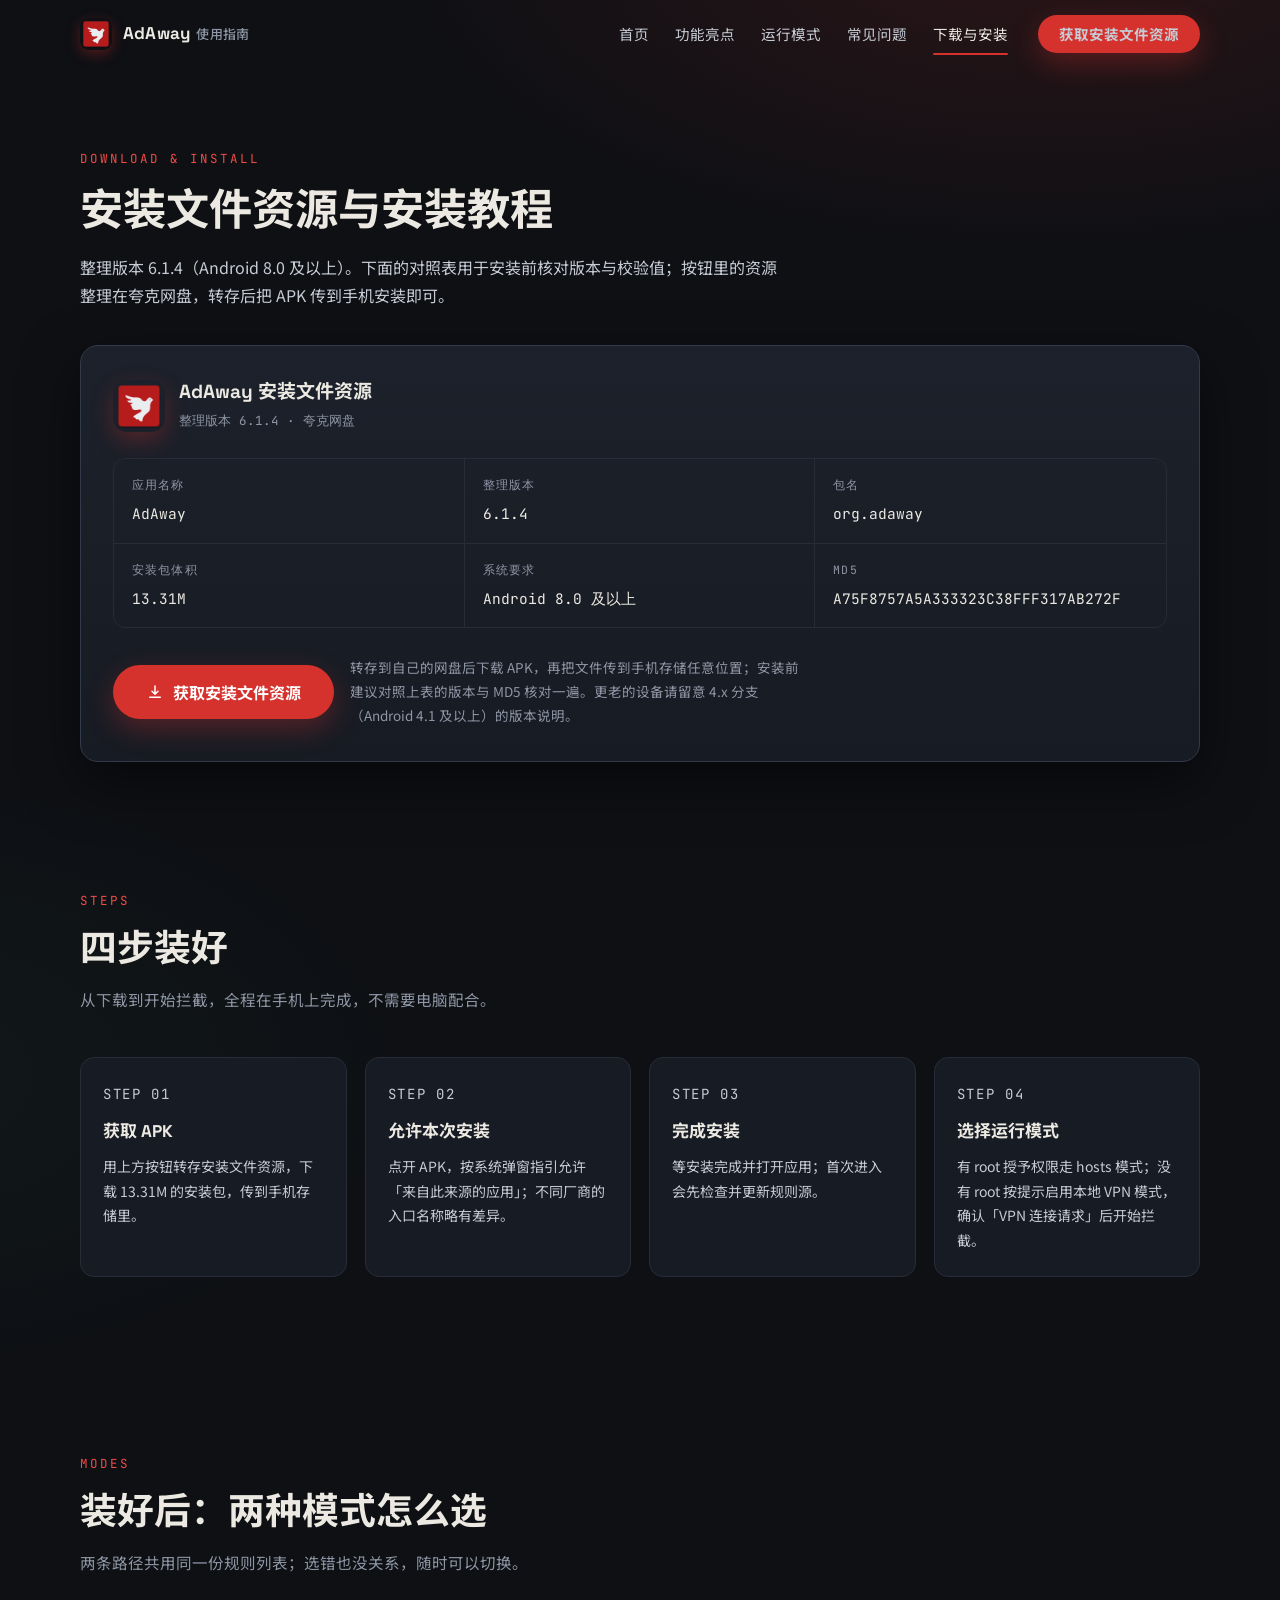
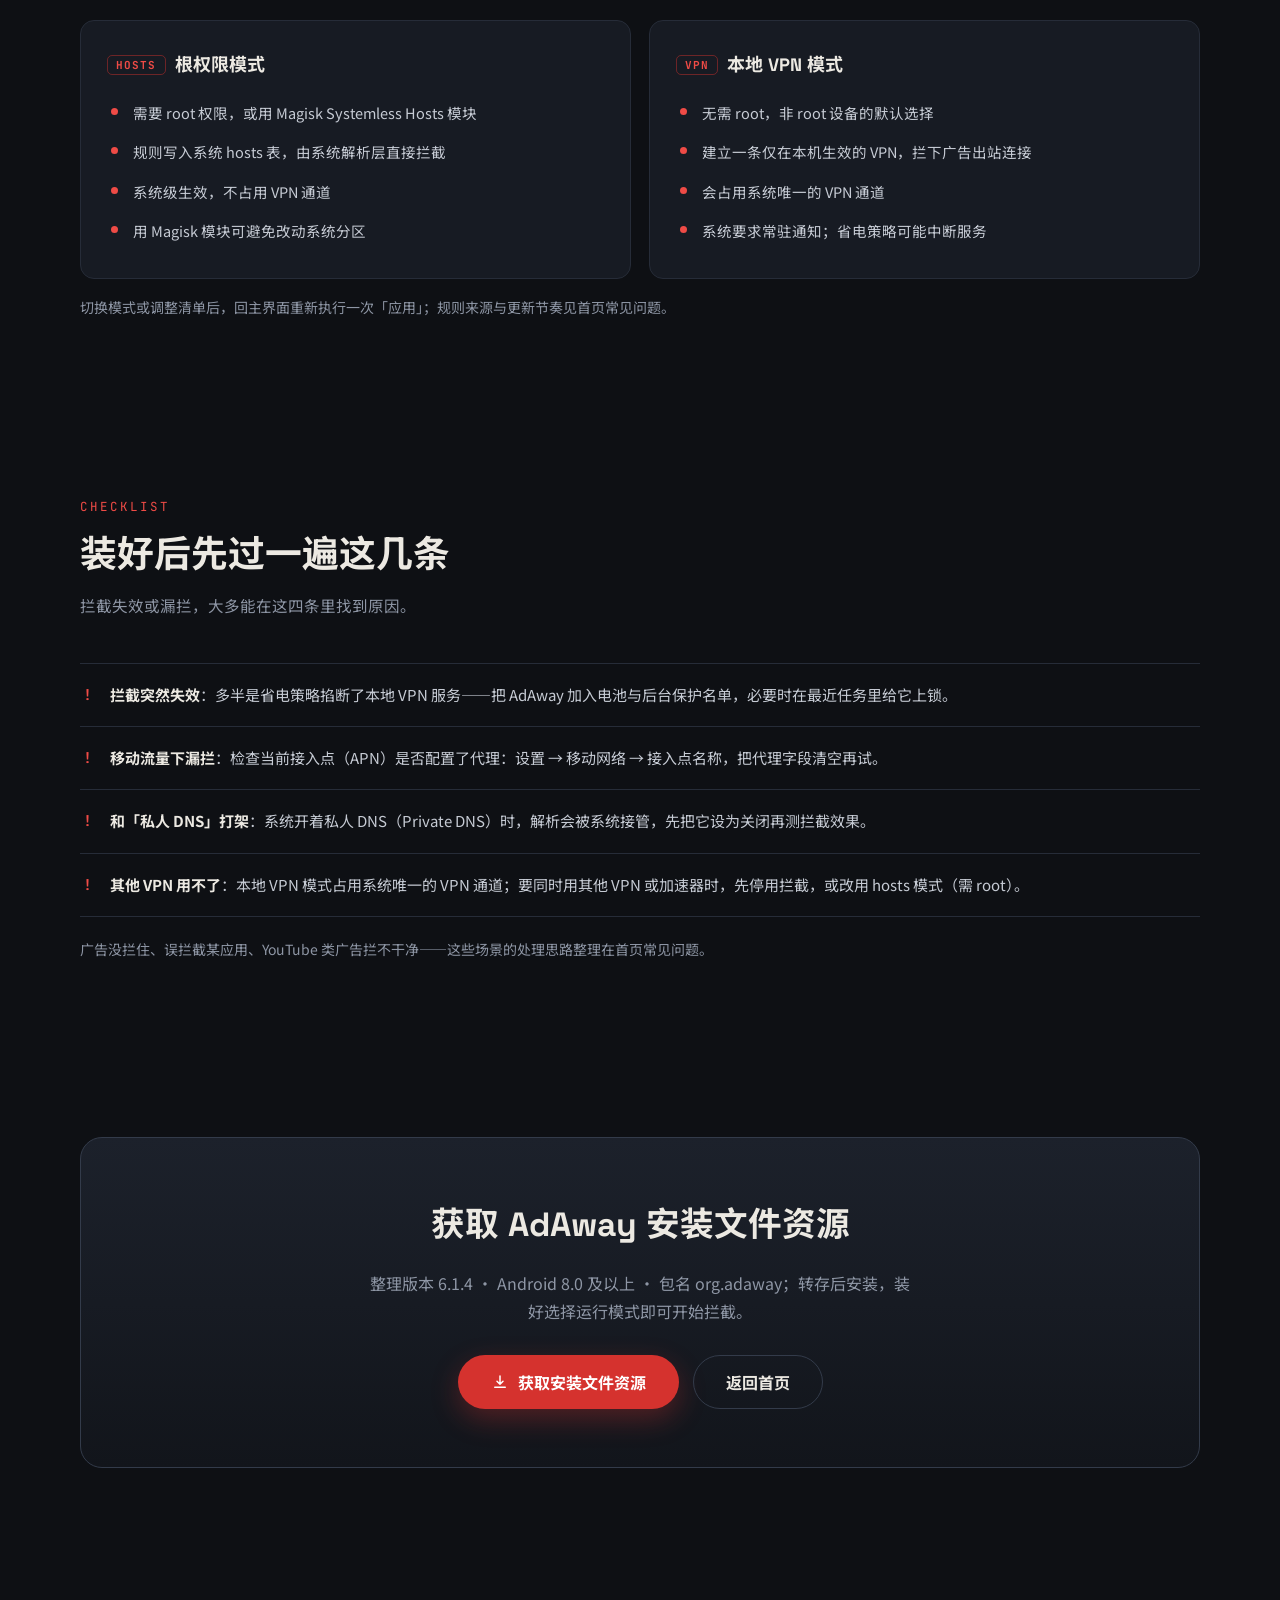
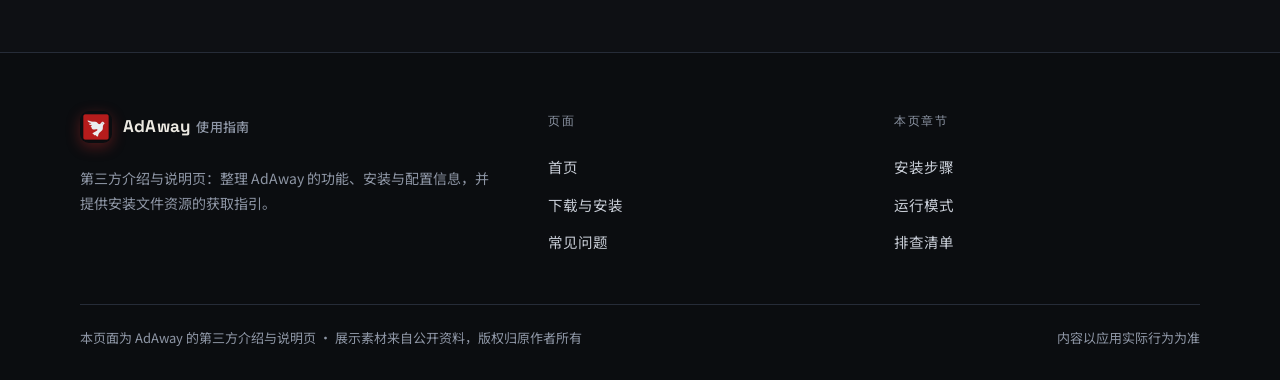
==== download.html @ fd12f2a1 "update" ====
<!DOCTYPE html>
<html lang="zh-CN">
<head>
  <meta charset="UTF-8">
  <meta name="viewport" content="width=device-width, initial-scale=1.0">
  <title>AdAway 安装文件资源与安装教程（整理版本 6.1.4）</title>
  <meta name="description" content="AdAway 6.1.4 安装文件资源获取与安装教程：版本与校验值对照表、未知来源安装步骤、装好后选择 hosts / 本地 VPN 运行模式，附漏拦与失效的排查清单。">
  <meta name="theme-color" content="#0e1014">
  <link rel="icon" type="image/png" href="assets/img/adaway-logo.png">
  <link rel="preconnect" href="https://fonts.googleapis.com">
  <link rel="preconnect" href="https://fonts.gstatic.com" crossorigin>
  <link href="https://fonts.googleapis.com/css2?family=Space+Grotesk:wght@500;700&family=JetBrains+Mono:wght@400;500;700&family=Noto+Sans+SC:wght@400;500;700;900&display=swap" rel="stylesheet">
  <link rel="stylesheet" href="assets/css/style.css">
  <script>document.documentElement.classList.add('js');</script>
</head>
<body>

  <!-- ======================== 导航 ======================== -->
  <header class="nav">
    <div class="container nav-inner">
      <a class="logo" href="index.html" aria-label="返回首页">
        <img src="assets/img/adaway-logo.png" alt="AdAway 图标">
        <span class="logo-text">AdAway <em>使用指南</em></span>
      </a>
      <nav class="nav-links" aria-label="主导航">
        <a href="index.html">首页</a>
        <a href="index.html#features">功能亮点</a>
        <a href="index.html#modes">运行模式</a>
        <a href="index.html#faq">常见问题</a>
        <a href="download.html">下载与安装</a>
        <a class="btn btn-primary btn-sm nav-cta" href="#" data-link="download">获取安装文件资源</a>
      </nav>
      <button class="nav-burger" aria-label="打开菜单"><span></span></button>
    </div>
  </header>

  <!-- ======================== 页头 ======================== -->
  <section class="page-head">
    <div class="container">
      <p class="kicker">Download &amp; Install</p>
      <h1>安装文件资源与安装教程</h1>
      <p class="lead">整理版本 6.1.4（Android 8.0 及以上）。下面的对照表用于安装前核对版本与校验值；按钮里的资源整理在夸克网盘，转存后把 APK 传到手机安装即可。</p>

      <!-- 资源卡 -->
      <div class="dl-card" data-reveal>
        <div class="dl-card-head">
          <img src="assets/img/adaway-logo.png" alt="AdAway 图标">
          <div>
            <strong>AdAway 安装文件资源</strong>
            <span>整理版本 6.1.4 · 夸克网盘</span>
          </div>
        </div>
        <dl class="dl-grid">
          <div class="dl-row"><dt>应用名称</dt><dd>AdAway</dd></div>
          <div class="dl-row"><dt>整理版本</dt><dd>6.1.4</dd></div>
          <div class="dl-row"><dt>包名</dt><dd>org.adaway</dd></div>
          <div class="dl-row"><dt>安装包体积</dt><dd>13.31M</dd></div>
          <div class="dl-row"><dt>系统要求</dt><dd>Android 8.0 及以上</dd></div>
          <div class="dl-row"><dt>MD5</dt><dd>A75F8757A5A333323C38FFF317AB272F</dd></div>
        </dl>
        <div class="dl-actions">
          <a class="btn btn-primary btn-lg" href="#" data-link="download">
            <svg viewBox="0 0 24 24" fill="none" stroke="currentColor" stroke-width="2" stroke-linecap="round" stroke-linejoin="round" aria-hidden="true"><path d="M12 4v11m0 0l-4-4m4 4l4-4M5 19h14"/></svg>
            获取安装文件资源
          </a>
          <p class="dl-hint">转存到自己的网盘后下载 APK，再把文件传到手机存储任意位置；安装前建议对照上表的版本与 MD5 核对一遍。更老的设备请留意 4.x 分支（Android 4.1 及以上）的版本说明。</p>
        </div>
      </div>
    </div>
  </section>

  <!-- ======================== 安装步骤 ======================== -->
  <section class="section" id="steps">
    <div class="container">
      <div class="section-head" data-reveal>
        <p class="kicker">Steps</p>
        <h2 class="section-title">四步装好</h2>
        <p class="section-sub">从下载到开始拦截，全程在手机上完成，不需要电脑配合。</p>
      </div>
      <div class="steps">
        <div class="step" data-reveal>
          <p class="step-num">STEP 01</p>
          <h3>获取 APK</h3>
          <p>用上方按钮转存安装文件资源，下载 13.31M 的安装包，传到手机存储里。</p>
        </div>
        <div class="step" data-reveal>
          <p class="step-num">STEP 02</p>
          <h3>允许本次安装</h3>
          <p>点开 APK，按系统弹窗指引允许「来自此来源的应用」；不同厂商的入口名称略有差异。</p>
        </div>
        <div class="step" data-reveal>
          <p class="step-num">STEP 03</p>
          <h3>完成安装</h3>
          <p>等安装完成并打开应用；首次进入会先检查并更新规则源。</p>
        </div>
        <div class="step" data-reveal>
          <p class="step-num">STEP 04</p>
          <h3>选择运行模式</h3>
          <p>有 root 授予权限走 hosts 模式；没有 root 按提示启用本地 VPN 模式，确认「VPN 连接请求」后开始拦截。</p>
        </div>
      </div>
    </div>
  </section>

  <!-- ======================== 运行模式 ======================== -->
  <section class="section" id="modes">
    <div class="container">
      <div class="section-head" data-reveal>
        <p class="kicker">Modes</p>
        <h2 class="section-title">装好后：两种模式怎么选</h2>
        <p class="section-sub">两条路径共用同一份规则列表；选错也没关系，随时可以切换。</p>
      </div>
      <div class="mode-cards">
        <div class="mode-card" data-reveal>
          <h3><span class="tag">HOSTS</span>根权限模式</h3>
          <ul>
            <li>需要 root 权限，或用 Magisk Systemless Hosts 模块</li>
            <li>规则写入系统 hosts 表，由系统解析层直接拦截</li>
            <li>系统级生效，不占用 VPN 通道</li>
            <li>用 Magisk 模块可避免改动系统分区</li>
          </ul>
        </div>
        <div class="mode-card" data-reveal>
          <h3><span class="tag">VPN</span>本地 VPN 模式</h3>
          <ul>
            <li>无需 root，非 root 设备的默认选择</li>
            <li>建立一条仅在本机生效的 VPN，拦下广告出站连接</li>
            <li>会占用系统唯一的 VPN 通道</li>
            <li>系统要求常驻通知；省电策略可能中断服务</li>
          </ul>
        </div>
      </div>
      <p class="mode-note">切换模式或调整清单后，回主界面重新执行一次「应用」；规则来源与更新节奏见<a href="index.html#faq">首页常见问题</a>。</p>
    </div>
  </section>

  <!-- ======================== 排查清单 ======================== -->
  <section class="section" id="pitfalls">
    <div class="container">
      <div class="section-head" data-reveal>
        <p class="kicker">Checklist</p>
        <h2 class="section-title">装好后先过一遍这几条</h2>
        <p class="section-sub">拦截失效或漏拦，大多能在这四条里找到原因。</p>
      </div>
      <ul class="pitfall-list" data-reveal>
        <li><b>拦截突然失效</b>：多半是省电策略掐断了本地 VPN 服务——把 AdAway 加入电池与后台保护名单，必要时在最近任务里给它上锁。</li>
        <li><b>移动流量下漏拦</b>：检查当前接入点（APN）是否配置了代理：设置 → 移动网络 → 接入点名称，把代理字段清空再试。</li>
        <li><b>和「私人 DNS」打架</b>：系统开着私人 DNS（Private DNS）时，解析会被系统接管，先把它设为关闭再测拦截效果。</li>
        <li><b>其他 VPN 用不了</b>：本地 VPN 模式占用系统唯一的 VPN 通道；要同时用其他 VPN 或加速器时，先停用拦截，或改用 hosts 模式（需 root）。</li>
      </ul>
      <p class="flow-foot">广告没拦住、误拦截某应用、YouTube 类广告拦不干净——这些场景的处理思路整理在<a href="index.html#faq">首页常见问题</a>。</p>
    </div>
  </section>

  <!-- ======================== 底部 CTA ======================== -->
  <section class="section" id="get">
    <div class="container">
      <div class="cta-band" data-reveal>
        <h2>获取 AdAway 安装文件资源</h2>
        <p>整理版本 6.1.4 · Android 8.0 及以上 · 包名 org.adaway；转存后安装，装好选择运行模式即可开始拦截。</p>
        <div class="cta-actions">
          <a class="btn btn-primary btn-lg" href="#" data-link="download">
            <svg viewBox="0 0 24 24" fill="none" stroke="currentColor" stroke-width="2" stroke-linecap="round" stroke-linejoin="round" aria-hidden="true"><path d="M12 4v11m0 0l-4-4m4 4l4-4M5 19h14"/></svg>
            获取安装文件资源
          </a>
          <a class="btn btn-ghost btn-lg" href="index.html">返回首页</a>
        </div>
      </div>
    </div>
  </section>

  <!-- ======================== 页脚 ======================== -->
  <footer class="footer">
    <div class="container">
      <div class="footer-grid">
        <div class="footer-brand">
          <a class="logo" href="index.html">
            <img src="assets/img/adaway-logo.png" alt="AdAway 图标">
            <span class="logo-text">AdAway <em>使用指南</em></span>
          </a>
          <p>第三方介绍与说明页：整理 AdAway 的功能、安装与配置信息，并提供安装文件资源的获取指引。</p>
        </div>
        <div>
          <h4>页面</h4>
          <div class="footer-links">
            <a href="index.html">首页</a>
            <a href="download.html">下载与安装</a>
            <a href="index.html#faq">常见问题</a>
          </div>
        </div>
        <div>
          <h4>本页章节</h4>
          <div class="footer-links">
            <a href="download.html#steps">安装步骤</a>
            <a href="download.html#modes">运行模式</a>
            <a href="download.html#pitfalls">排查清单</a>
          </div>
        </div>
      </div>
      <div class="footer-base">
        <span>本页面为 AdAway 的第三方介绍与说明页 · 展示素材来自公开资料，版权归原作者所有</span>
        <span>内容以应用实际行为为准</span>
      </div>
    </div>
  </footer>

  <script src="assets/js/links.js"></script>
  <script src="assets/js/main.js"></script>
</body>
</html>
---- assets/css/style.css ----
/* ============================================================
   AdAway 第三方介绍站 · 样式
   风格：深色底 + 信号红点缀 + 等宽字标签（静夜守护感）
   ============================================================ */

:root {
  --bg: #0e1014;
  --bg-2: #12151b;
  --panel: #171b23;
  --panel-2: #1c212b;
  --line: #262c38;
  --line-2: #333b4a;
  --ink: #ece9e2;
  --ink-2: #c6cbd4;
  --muted: #8e96a5;
  --red: #d5322e;
  --red-2: #ef4b46;
  --red-deep: #9c2320;
  --green: #4cc38a;
  --mono: 'JetBrains Mono', ui-monospace, Consolas, 'Courier New', monospace;
  --sans: 'Noto Sans SC', -apple-system, 'Segoe UI', Roboto, 'Microsoft YaHei', sans-serif;
  --display: 'Space Grotesk', 'Noto Sans SC', -apple-system, 'Segoe UI', sans-serif;
  --radius: 14px;
  --shadow: 0 20px 55px rgba(0, 0, 0, .5);
}

* { margin: 0; padding: 0; box-sizing: border-box; }

html { scroll-behavior: smooth; }

body {
  font-family: var(--sans);
  color: var(--ink);
  background:
    radial-gradient(1100px 520px at 82% -60px, rgba(213, 50, 46, .14), transparent 62%),
    radial-gradient(900px 500px at -10% 30%, rgba(76, 195, 138, .05), transparent 60%),
    var(--bg);
  line-height: 1.75;
  -webkit-font-smoothing: antialiased;
}

::selection { background: var(--red); color: #fff; }

img { max-width: 100%; display: block; }

a { color: inherit; text-decoration: none; }

.container { width: min(1120px, 100% - 44px); margin: 0 auto; }

.mono { font-family: var(--mono); }

/* ---------- 按钮 ---------- */
.btn {
  display: inline-flex;
  align-items: center;
  justify-content: center;
  gap: 9px;
  border: 1px solid transparent;
  border-radius: 999px;
  font-weight: 700;
  font-size: 15px;
  line-height: 1;
  padding: 15px 28px;
  cursor: pointer;
  transition: transform .18s ease, background .18s ease, border-color .18s ease, color .18s ease;
}
.btn svg { width: 18px; height: 18px; flex: 0 0 auto; }
.btn-primary { background: var(--red); color: #fff; box-shadow: 0 10px 28px rgba(213, 50, 46, .32); }
.btn-primary:hover { background: var(--red-2); transform: translateY(-2px); }
.btn-ghost { border-color: var(--line-2); color: var(--ink); background: transparent; }
.btn-ghost:hover { border-color: var(--ink); transform: translateY(-2px); }
.btn-sm { padding: 11px 20px; font-size: 14px; }
.btn-lg { padding: 17px 32px; font-size: 16px; }

/* ---------- 导航 ---------- */
.nav {
  position: fixed;
  inset: 0 0 auto 0;
  z-index: 60;
  transition: background .25s ease, border-color .25s ease;
  border-bottom: 1px solid transparent;
}
.nav.scrolled { background: rgba(14, 16, 20, .84); backdrop-filter: blur(14px); border-bottom-color: var(--line); }
.nav-inner { display: flex; align-items: center; justify-content: space-between; gap: 20px; height: 68px; }
.logo { display: inline-flex; align-items: center; gap: 11px; min-width: 0; }
.logo img { width: 32px; height: 32px; border-radius: 9px; box-shadow: 0 4px 14px rgba(213, 50, 46, .35); }
.logo-text { font-family: var(--display); font-weight: 700; font-size: 17px; letter-spacing: .2px; white-space: nowrap; }
.logo-text em { font-style: normal; color: var(--muted); font-weight: 500; font-size: 13px; margin-left: 2px; }
.nav-links { display: flex; align-items: center; gap: 26px; }
.nav-links > a { font-size: 14.5px; color: var(--ink-2); transition: color .18s ease; white-space: nowrap; }
.nav-links > a:hover, .nav-links > a.active { color: var(--ink); }
.nav-links > a.active { position: relative; }
.nav-links > a.active::after {
  content: ""; position: absolute; left: 0; right: 0; bottom: -8px; height: 2px;
  background: var(--red); border-radius: 2px;
}
.nav-cta { margin-left: 4px; }
.nav-burger {
  display: none; width: 42px; height: 42px; border: 1px solid var(--line-2);
  border-radius: 10px; background: transparent; cursor: pointer; position: relative;
}
.nav-burger span, .nav-burger::before, .nav-burger::after {
  content: ""; position: absolute; left: 11px; right: 11px; height: 2px;
  background: var(--ink); border-radius: 2px; transition: transform .22s ease, opacity .22s ease;
}
.nav-burger::before { top: 14px; }
.nav-burger span { top: 20px; }
.nav-burger::after { top: 26px; }
.nav.open .nav-burger::before { transform: translateY(6px) rotate(45deg); }
.nav.open .nav-burger span { opacity: 0; }
.nav.open .nav-burger::after { transform: translateY(-6px) rotate(-45deg); }

/* ---------- Hero ---------- */
.hero { padding: 150px 0 84px; }
.hero-grid { display: grid; grid-template-columns: 1.06fr .94fr; gap: 56px; align-items: center; }
.hero-grid > * { min-width: 0; }
.hero-badge {
  display: inline-block; font-family: var(--mono); font-size: 12.5px; letter-spacing: .12em;
  color: var(--ink-2); border: 1px solid var(--line-2); border-radius: 999px;
  padding: 7px 15px; margin-bottom: 24px;
}
.hero-badge::before { content: "● "; color: var(--red-2); }
.hero-title {
  font-family: var(--display); font-weight: 700;
  font-size: clamp(2.15rem, 4.6vw, 3.4rem); line-height: 1.18; letter-spacing: .01em;
}
.hl { color: var(--red-2); }
.hl { background-image: linear-gradient(transparent 68%, rgba(213, 50, 46, .35) 0); }
.hero-sub { margin-top: 22px; color: var(--ink-2); font-size: 16.5px; max-width: 36em; }
.hero-sub b { color: var(--ink); }
.hero-actions { display: flex; flex-wrap: wrap; gap: 14px; margin-top: 32px; }
.hero-note { margin-top: 18px; font-family: var(--mono); font-size: 12.5px; color: var(--muted); letter-spacing: .04em; }
.hero-stats { display: flex; flex-wrap: wrap; gap: 36px; margin-top: 40px; }
.hstat b { display: block; font-family: var(--mono); font-size: 30px; font-weight: 700; color: var(--ink); line-height: 1.2; }
.hstat span { font-size: 13px; color: var(--muted); }

/* Hero 右侧：拦截状态卡 */
.hero-visual { position: relative; }
.screen-card {
  background: linear-gradient(180deg, var(--panel-2), var(--panel));
  border: 1px solid var(--line-2); border-radius: 18px; box-shadow: var(--shadow);
  overflow: hidden;
}
.screen-bar {
  display: flex; align-items: center; gap: 7px; padding: 13px 16px;
  border-bottom: 1px solid var(--line); background: rgba(0, 0, 0, .22);
}
.screen-bar i { width: 10px; height: 10px; border-radius: 50%; background: var(--line-2); }
.screen-bar i:first-child { background: var(--red); }
.screen-bar i:nth-child(2) { background: #e0a52f; }
.screen-bar i:nth-child(3) { background: var(--green); }
.screen-bar span { margin-left: 8px; font-family: var(--mono); font-size: 12px; color: var(--muted); letter-spacing: .06em; }
.screen-body { padding: 22px 20px 20px; }
.mono-row {
  display: flex; align-items: center; gap: 10px; font-family: var(--mono); font-size: 12.5px;
  color: var(--ink-2); padding: 9px 0; border-bottom: 1px dashed var(--line);
  white-space: nowrap; overflow: hidden;
}
.tag-block {
  flex: 0 0 auto; font-size: 10.5px; letter-spacing: .1em; color: var(--red-2);
  border: 1px solid rgba(213, 50, 46, .45); border-radius: 5px; padding: 2px 7px;
}
.mono-row b { color: var(--ink); font-weight: 500; }
.screen-status { display: flex; align-items: center; gap: 9px; margin-top: 18px; font-family: var(--mono); font-size: 12.5px; color: var(--green); }
.screen-status .dot { width: 8px; height: 8px; border-radius: 50%; background: var(--green); box-shadow: 0 0 0 4px rgba(76, 195, 138, .16); }
.float-chip {
  position: absolute; font-family: var(--mono); font-size: 12px; color: var(--ink-2);
  background: rgba(23, 27, 35, .95); border: 1px solid var(--line-2); border-radius: 10px;
  padding: 9px 13px; box-shadow: 0 12px 30px rgba(0, 0, 0, .4);
}
.float-chip.fc-1 { top: -16px; right: 18px; }
.float-chip.fc-2 { bottom: -16px; left: 18px; }

/* ---------- 通用区块 ---------- */
.section { padding: 88px 0; }
.section-head { max-width: 46rem; margin-bottom: 44px; }
.kicker {
  font-family: var(--mono); font-size: 12.5px; letter-spacing: .16em; color: var(--red-2);
  margin-bottom: 14px; text-transform: uppercase;
}
.section-title { font-family: var(--display); font-weight: 700; font-size: clamp(1.6rem, 3vw, 2.3rem); line-height: 1.25; }
.section-sub { margin-top: 14px; color: var(--muted); font-size: 15.5px; }

/* ---------- 功能卡 ---------- */
.features-grid { display: grid; grid-template-columns: repeat(3, 1fr); gap: 18px; }
.feature-card {
  background: var(--panel); border: 1px solid var(--line); border-radius: var(--radius);
  padding: 26px 24px; transition: transform .2s ease, border-color .2s ease;
}
.feature-card:hover { transform: translateY(-4px); border-color: var(--line-2); }
.feature-num { font-family: var(--mono); font-size: 12px; color: var(--red-2); letter-spacing: .14em; }
.feature-card h3 { font-family: var(--display); font-size: 18.5px; margin: 12px 0 10px; font-weight: 700; }
.feature-card p { color: var(--ink-2); font-size: 14.5px; }

/* ---------- 模式对比 ---------- */
.table-wrap { overflow-x: auto; border: 1px solid var(--line); border-radius: var(--radius); background: var(--panel); }
table.modes { width: 100%; min-width: 660px; border-collapse: collapse; }
table.modes th, table.modes td { text-align: left; padding: 15px 20px; font-size: 14.5px; border-bottom: 1px solid var(--line); vertical-align: top; }
table.modes thead th { font-family: var(--mono); font-size: 12.5px; letter-spacing: .1em; color: var(--ink); background: rgba(0, 0, 0, .22); }
table.modes tbody th { color: var(--muted); font-weight: 500; white-space: nowrap; width: 130px; }
table.modes td { color: var(--ink-2); }
table.modes tr:last-child th, table.modes tr:last-child td { border-bottom: 0; }
.modes-note { margin-top: 16px; color: var(--muted); font-size: 14px; }

/* ---------- 界面预览 ---------- */
.shots-track {
  display: flex; gap: 22px; overflow-x: auto; padding: 6px 2px 20px;
  scroll-snap-type: x mandatory; scrollbar-width: thin;
}
.shots-track::-webkit-scrollbar { height: 8px; }
.shots-track::-webkit-scrollbar-thumb { background: var(--line-2); border-radius: 8px; }
.shot { flex: 0 0 auto; width: 236px; scroll-snap-align: start; }
.shot-frame {
  border: 1px solid var(--line-2); border-radius: 26px; padding: 9px;
  background: linear-gradient(180deg, var(--panel-2), var(--panel));
  box-shadow: var(--shadow);
}
.shot-frame img { width: 100%; border-radius: 18px; }
.shot figcaption { margin-top: 13px; font-size: 13px; color: var(--muted); line-height: 1.6; }
.shots-note { margin-top: 8px; font-size: 13px; color: var(--muted); }

/* ---------- 工作原理 ---------- */
.flow-grid { display: grid; grid-template-columns: repeat(4, 1fr); gap: 18px; }
.flow-step { background: var(--panel); border: 1px solid var(--line); border-radius: var(--radius); padding: 24px 22px; position: relative; }
.flow-step::after {
  content: "→"; position: absolute; right: -14px; top: 50%; transform: translateY(-50%);
  color: var(--line-2); font-family: var(--mono); font-size: 14px;
}
.flow-step:last-child::after { display: none; }
.flow-num { font-family: var(--mono); color: var(--red-2); font-size: 12.5px; letter-spacing: .12em; }
.flow-step h3 { font-family: var(--display); font-size: 17px; margin: 10px 0 8px; }
.flow-step p { color: var(--ink-2); font-size: 14px; }
.flow-foot { margin-top: 20px; color: var(--muted); font-size: 14px; }

/* ---------- 基础信息条 ---------- */
.facts { border-top: 1px solid var(--line); border-bottom: 1px solid var(--line); background: rgba(0, 0, 0, .16); }
.facts-grid { display: grid; grid-template-columns: repeat(6, 1fr); }
.fact { padding: 22px 18px; border-right: 1px solid var(--line); }
.fact:last-child { border-right: 0; }
.fact dt { font-family: var(--mono); font-size: 11.5px; letter-spacing: .12em; color: var(--muted); text-transform: uppercase; }
.fact dd { margin-top: 7px; font-family: var(--mono); font-size: 15px; color: var(--ink); word-break: break-all; }

/* ---------- FAQ ---------- */
.faq-list { border-top: 1px solid var(--line); }
.faq-item { border-bottom: 1px solid var(--line); }
.faq-q {
  width: 100%; text-align: left; background: none; border: 0; cursor: pointer;
  color: var(--ink); font-family: var(--sans); font-size: 17px; font-weight: 700;
  padding: 22px 48px 22px 0; position: relative; line-height: 1.5;
}
.faq-q::after {
  content: "+"; position: absolute; right: 8px; top: 50%; transform: translateY(-50%);
  font-family: var(--mono); font-size: 22px; font-weight: 400; color: var(--red-2);
  transition: transform .25s ease;
}
.faq-item.open .faq-q::after { transform: translateY(-50%) rotate(45deg); }
.faq-a { max-height: 0; overflow: hidden; transition: max-height .32s ease; }
.faq-a p { padding: 0 40px 24px 0; color: var(--ink-2); font-size: 15px; }

/* ---------- 底部 CTA ---------- */
.cta-band {
  background: linear-gradient(180deg, var(--panel-2), var(--bg-2));
  border: 1px solid var(--line-2); border-radius: 22px;
  padding: 58px 32px; text-align: center;
}
.cta-band h2 { font-family: var(--display); font-size: clamp(1.5rem, 2.8vw, 2.1rem); }
.cta-band p { color: var(--muted); margin: 14px auto 30px; max-width: 34em; }
.cta-actions { display: flex; justify-content: center; flex-wrap: wrap; gap: 14px; }

/* ---------- 页脚 ---------- */
.footer { border-top: 1px solid var(--line); margin-top: 96px; padding: 58px 0 30px; background: rgba(0, 0, 0, .18); }
.footer-grid { display: grid; grid-template-columns: 1.4fr 1fr 1fr; gap: 40px; }
.footer-brand p { color: var(--muted); font-size: 14px; margin-top: 16px; max-width: 30em; }
.footer h4 { font-family: var(--mono); font-size: 12px; letter-spacing: .14em; color: var(--muted); text-transform: uppercase; margin-bottom: 16px; font-weight: 500; }
.footer-links a { display: block; color: var(--ink-2); font-size: 14.5px; padding: 6px 0; transition: color .18s ease; }
.footer-links a:hover { color: var(--ink); }
.footer-base {
  border-top: 1px solid var(--line); margin-top: 44px; padding-top: 22px;
  display: flex; justify-content: space-between; gap: 12px; flex-wrap: wrap;
  color: var(--muted); font-size: 13px;
}

/* ---------- 下载页 ---------- */
.page-head { padding: 148px 0 40px; }
.page-head h1 { font-family: var(--display); font-weight: 700; font-size: clamp(1.9rem, 3.6vw, 2.7rem); line-height: 1.22; }
.page-head .lead { margin-top: 16px; color: var(--ink-2); font-size: 16px; max-width: 44em; }

.dl-card {
  background: linear-gradient(180deg, var(--panel-2), var(--panel));
  border: 1px solid var(--line-2); border-radius: 18px; box-shadow: var(--shadow);
  padding: 34px 32px; margin-top: 36px;
}
.dl-card-head { display: flex; align-items: center; gap: 14px; margin-bottom: 26px; }
.dl-card-head img { width: 52px; height: 52px; border-radius: 14px; box-shadow: 0 8px 22px rgba(213, 50, 46, .3); }
.dl-card-head strong { font-family: var(--display); font-size: 19px; display: block; line-height: 1.3; }
.dl-card-head span { font-family: var(--mono); font-size: 12.5px; color: var(--muted); }
.dl-grid { display: grid; grid-template-columns: repeat(3, 1fr); gap: 0; border: 1px solid var(--line); border-radius: 12px; overflow: hidden; }
.dl-row { padding: 16px 18px; border-bottom: 1px solid var(--line); border-right: 1px solid var(--line); min-width: 0; }
.dl-row dt { font-family: var(--mono); font-size: 11.5px; letter-spacing: .1em; color: var(--muted); text-transform: uppercase; }
.dl-row dd { margin-top: 6px; font-family: var(--mono); font-size: 14.5px; color: var(--ink); word-break: break-all; }
.dl-row:nth-child(3n) { border-right: 0; }
.dl-row:nth-last-child(-n+3) { border-bottom: 0; }
.dl-actions { display: flex; align-items: center; flex-wrap: wrap; gap: 16px; margin-top: 28px; }
.dl-hint { font-size: 13.5px; color: var(--muted); max-width: 34em; }

.steps { display: grid; grid-template-columns: repeat(4, 1fr); gap: 18px; counter-reset: step; }
.step {
  background: var(--panel); border: 1px solid var(--line); border-radius: var(--radius);
  padding: 24px 22px; position: relative;
}
.step-num {
  font-family: var(--mono); font-size: 12px; letter-spacing: .12em; color: var(--red-2);
}
.step h3 { font-family: var(--display); font-size: 17px; margin: 10px 0 8px; }
.step p { color: var(--ink-2); font-size: 14px; }

.mode-cards { display: grid; grid-template-columns: 1fr 1fr; gap: 18px; }
.mode-card { background: var(--panel); border: 1px solid var(--line); border-radius: var(--radius); padding: 28px 26px; }
.mode-card h3 { font-family: var(--display); font-size: 18px; margin-bottom: 12px; }
.mode-card h3 .tag { font-family: var(--mono); font-size: 11px; letter-spacing: .1em; color: var(--red-2); border: 1px solid rgba(213, 50, 46, .45); border-radius: 5px; padding: 2px 8px; margin-right: 9px; vertical-align: 2px; }
.mode-card ul { list-style: none; }
.mode-card li { color: var(--ink-2); font-size: 14.5px; padding: 7px 0 7px 26px; position: relative; }
.mode-card li::before { content: ""; position: absolute; left: 4px; top: 15px; width: 7px; height: 7px; border-radius: 50%; background: var(--red-2); }
.mode-note { margin-top: 16px; color: var(--muted); font-size: 14px; }

.pitfall-list { list-style: none; border-top: 1px solid var(--line); }
.pitfall-list li { border-bottom: 1px solid var(--line); padding: 18px 0 18px 30px; position: relative; color: var(--ink-2); font-size: 15px; }
.pitfall-list li::before { content: "!"; position: absolute; left: 3px; top: 18px; font-family: var(--mono); color: var(--red-2); font-weight: 700; }
.pitfall-list b { color: var(--ink); }

/* ---------- 渐显 ---------- */
.js [data-reveal] { opacity: 0; transform: translateY(20px); transition: opacity .6s ease, transform .6s ease; }
.js [data-reveal].in { opacity: 1; transform: none; }

@media (prefers-reduced-motion: reduce) {
  html { scroll-behavior: auto; }
  *, *::before, *::after { transition: none !important; animation: none !important; }
  .js [data-reveal] { opacity: 1; transform: none; }
}

/* ---------- 响应式 ---------- */
@media (max-width: 1080px) {
  .features-grid { grid-template-columns: repeat(2, 1fr); }
  .flow-grid, .steps { grid-template-columns: repeat(2, 1fr); }
  .flow-step::after { display: none; }
  .facts-grid { grid-template-columns: repeat(3, 1fr); }
  .fact:nth-child(3n) { border-right: 0; }
  .fact { border-bottom: 1px solid var(--line); }
  .dl-grid { grid-template-columns: repeat(2, 1fr); }
  .dl-row:nth-child(3n) { border-right: 1px solid var(--line); }
  .dl-row:nth-child(2n) { border-right: 0; }
  .dl-row:nth-last-child(-n+3) { border-bottom: 1px solid var(--line); }
  .dl-row:nth-last-child(-n+2) { border-bottom: 0; }
}

@media (max-width: 900px) {
  .nav-links {
    display: none;
    position: absolute; top: 100%; left: 0; right: 0;
    flex-direction: column; align-items: flex-start; gap: 4px;
    background: rgba(14, 16, 20, .97); border-bottom: 1px solid var(--line);
    padding: 18px 22px 24px; backdrop-filter: blur(14px);
  }
  .nav.open .nav-links { display: flex; }
  .nav-links > a { padding: 9px 0; font-size: 16px; }
  .nav-links > a.active::after { display: none; }
  .nav-cta { margin-top: 10px; }
  .nav-burger { display: block; }
  .hero { padding-top: 120px; }
  .hero-grid { grid-template-columns: 1fr; gap: 46px; }
  .float-chip { display: none; }
  .footer-grid { grid-template-columns: 1fr 1fr; }
}

@media (max-width: 680px) {
  .container { width: min(1120px, 100% - 36px); }
  .section { padding: 64px 0; }
  .features-grid, .flow-grid, .steps, .mode-cards, .footer-grid { grid-template-columns: 1fr; }
  .facts-grid { grid-template-columns: repeat(2, 1fr); }
  .fact:nth-child(3n) { border-right: 1px solid var(--line); }
  .fact:nth-child(2n) { border-right: 0; }
  .dl-grid { grid-template-columns: 1fr; }
  .dl-row, .dl-row:nth-child(3n), .dl-row:nth-child(2n) { border-right: 0; }
  .dl-row:nth-last-child(-n+3) { border-bottom: 1px solid var(--line); }
  .dl-row:last-child { border-bottom: 0; }
  .dl-card { padding: 26px 20px; }
  .cta-band { padding: 44px 22px; }
  .hero-stats { gap: 26px; }
  .hstat b { font-size: 26px; }
  .page-head { padding-top: 118px; }
}
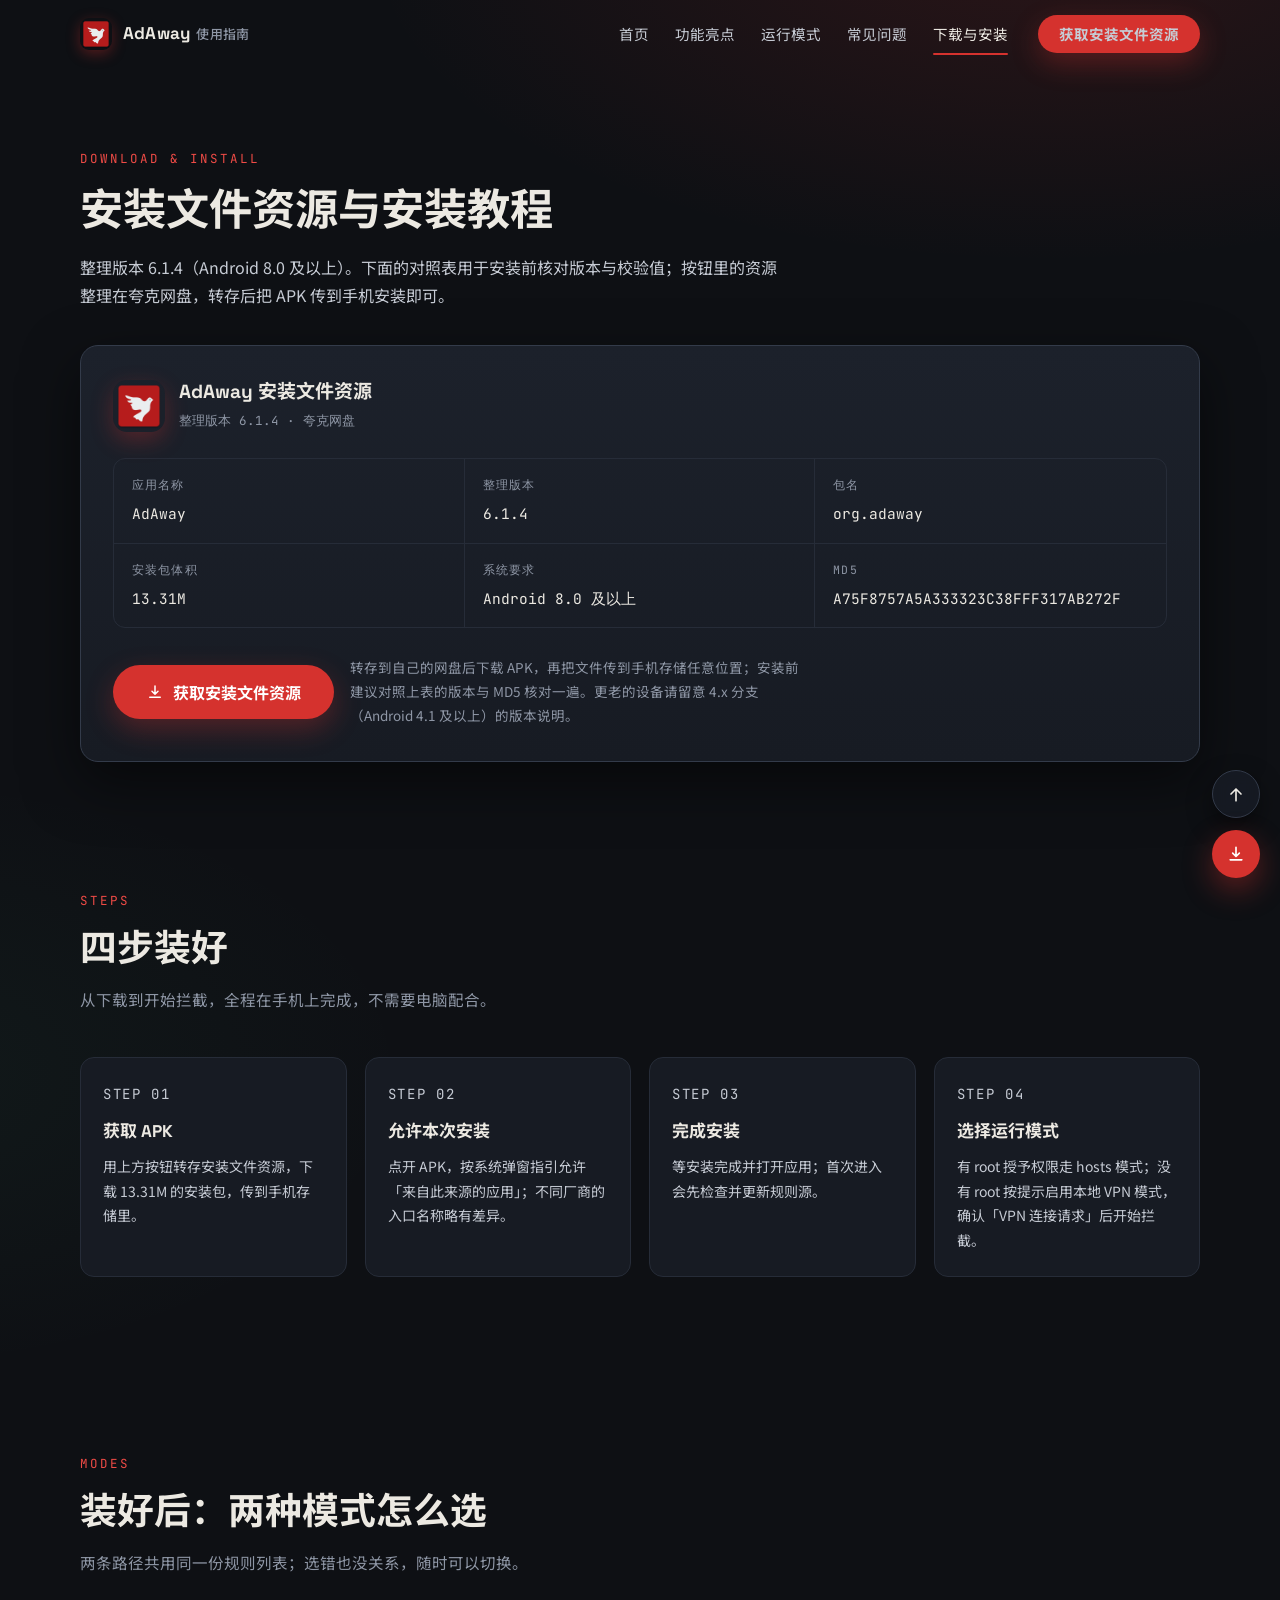
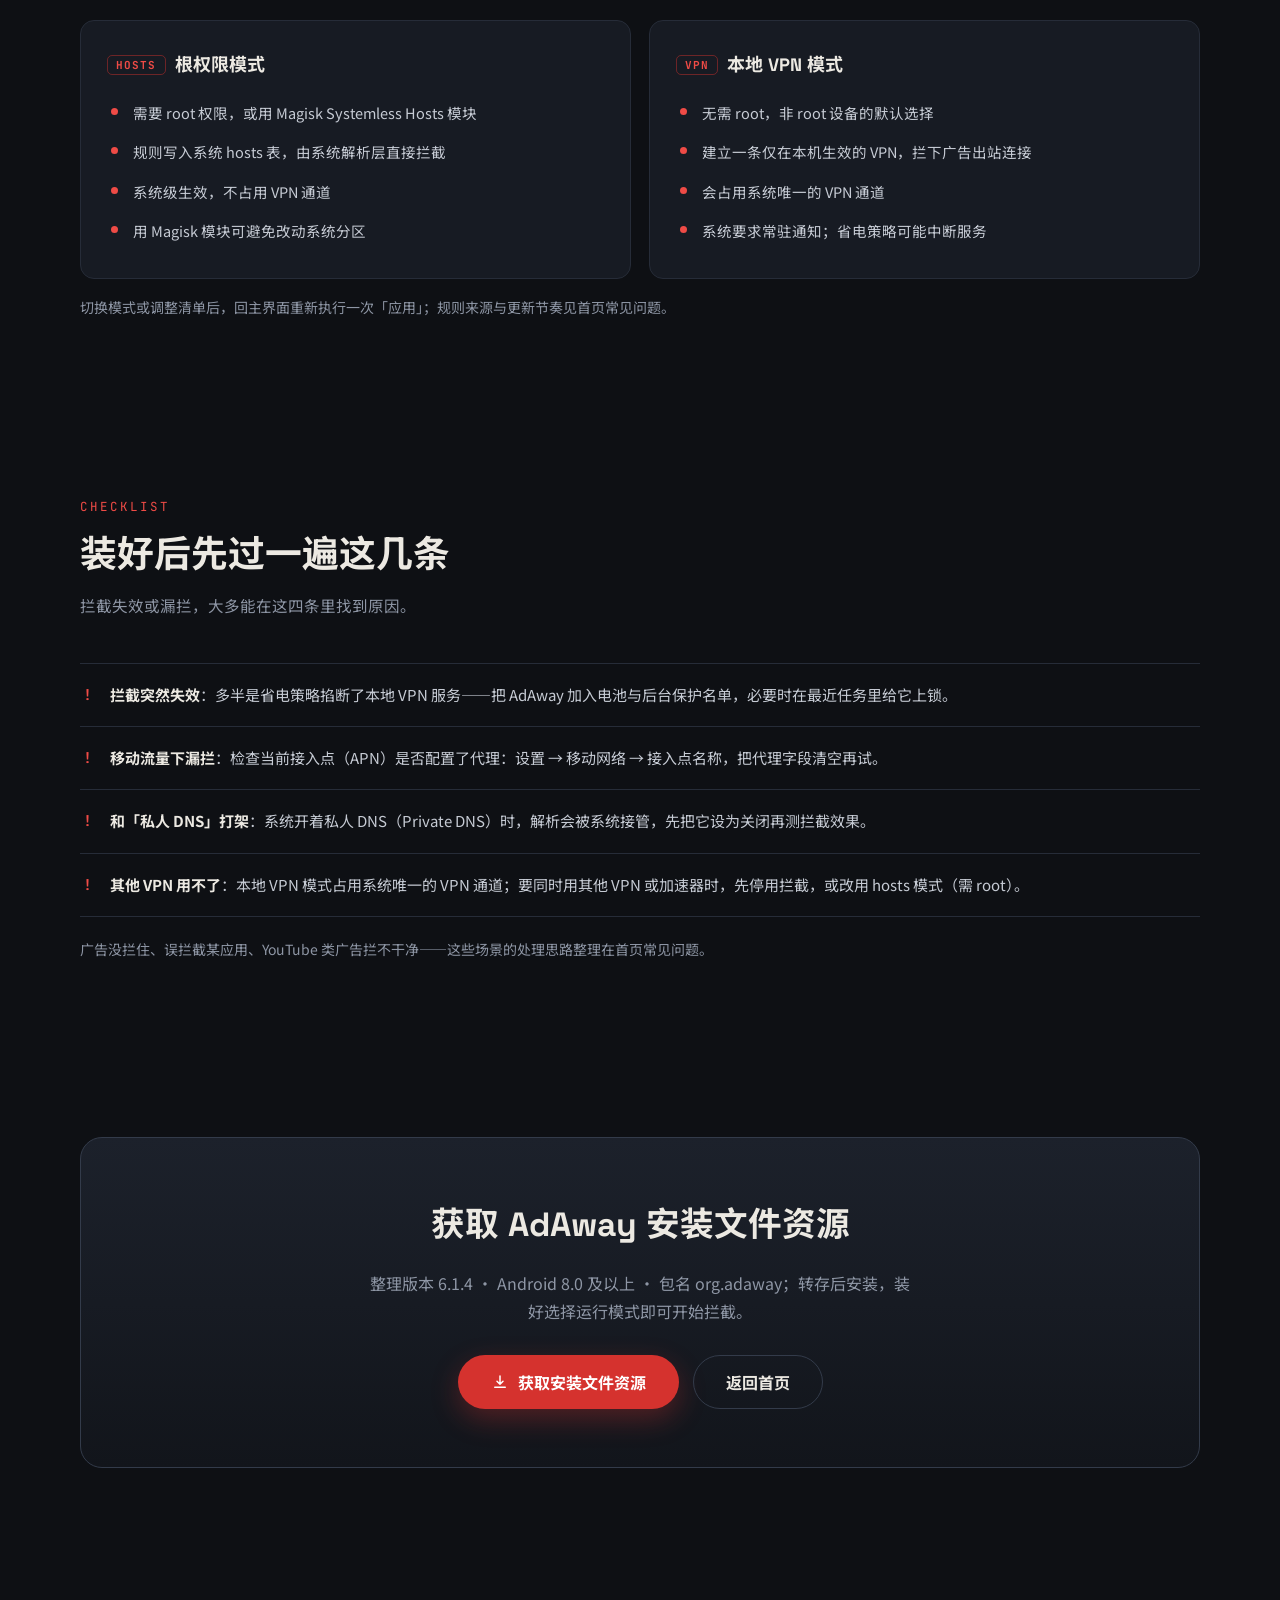
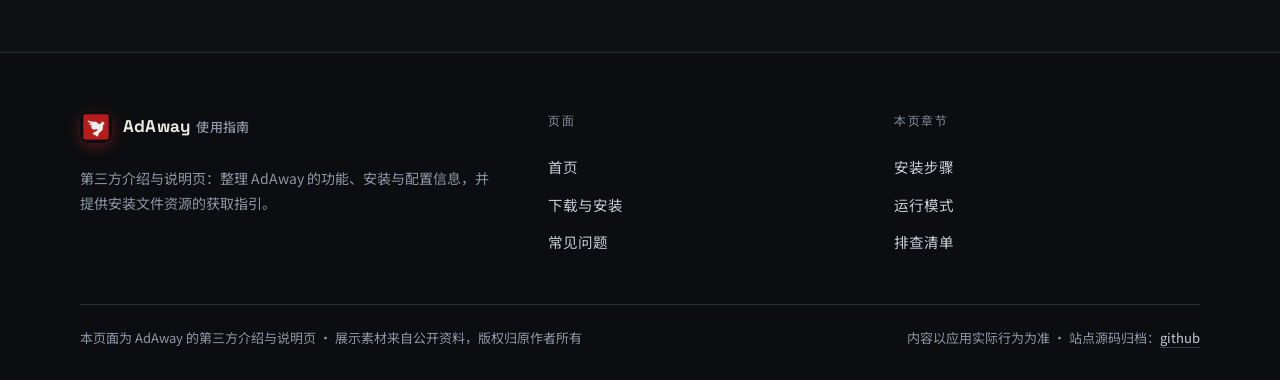
==== commit 7c47b774: "update" ====
--- a/download.html
+++ b/download.html
@@ -199,10 +199,20 @@
       </div>
       <div class="footer-base">
         <span>本页面为 AdAway 的第三方介绍与说明页 · 展示素材来自公开资料，版权归原作者所有</span>
-        <span>内容以应用实际行为为准</span>
+        <span>内容以应用实际行为为准 · 站点源码归档：<a href="https://github.com/alipymanbu/www.xgtxu.cn">github</a></span>
       </div>
     </div>
   </footer>
+
+  <!-- ======================== 右下角浮动按钮（跟随滚动） ======================== -->
+  <div class="fab-stack">
+    <button class="fab fab-top" type="button" aria-label="返回顶部">
+      <svg viewBox="0 0 24 24" fill="none" stroke="currentColor" stroke-width="2" stroke-linecap="round" stroke-linejoin="round" aria-hidden="true"><path d="M12 20V6m0 0l-6 6m6-6l6 6"/></svg>
+    </button>
+    <a class="fab fab-dl" href="#" data-link="download" aria-label="获取安装文件资源">
+      <svg viewBox="0 0 24 24" fill="none" stroke="currentColor" stroke-width="2" stroke-linecap="round" stroke-linejoin="round" aria-hidden="true"><path d="M12 4v11m0 0l-4-4m4 4l4-4M5 19h14"/></svg>
+    </a>
+  </div>
 
   <script src="assets/js/links.js"></script>
   <script src="assets/js/main.js"></script>
--- a/assets/css/style.css
+++ b/assets/css/style.css
@@ -279,6 +279,33 @@
   display: flex; justify-content: space-between; gap: 12px; flex-wrap: wrap;
   color: var(--muted); font-size: 13px;
 }
+.footer-base a { color: var(--ink-2); border-bottom: 1px solid var(--line-2); transition: color .18s ease, border-color .18s ease; }
+.footer-base a:hover { color: var(--ink); border-color: var(--ink); }
+
+/* ---------- 右下角浮动按钮（返回顶部 + 下载，跟随滚动） ---------- */
+.fab-stack {
+  position: fixed; right: 20px; bottom: 22px; z-index: 55;
+  display: flex; flex-direction: column; align-items: center; gap: 12px;
+}
+.fab {
+  width: 48px; height: 48px; border-radius: 50%; padding: 0;
+  display: inline-flex; align-items: center; justify-content: center;
+  border: 1px solid var(--line-2); background: rgba(23, 27, 35, .95);
+  color: var(--ink); cursor: pointer;
+  box-shadow: 0 10px 26px rgba(0, 0, 0, .45);
+  backdrop-filter: blur(8px);
+  transition: transform .18s ease, background .18s ease, border-color .18s ease, opacity .25s ease, visibility .25s ease;
+}
+.fab svg { width: 20px; height: 20px; }
+.fab:hover { transform: translateY(-3px); border-color: var(--ink); }
+.fab-dl { background: var(--red); border-color: transparent; color: #fff; box-shadow: 0 12px 30px rgba(213, 50, 46, .4); }
+.fab-dl:hover { background: var(--red-2); border-color: transparent; }
+.fab-top { opacity: 0; visibility: hidden; transform: translateY(10px); }
+.fab-top.show { opacity: 1; visibility: visible; transform: none; }
+@media (max-width: 680px) {
+  .fab-stack { right: 14px; bottom: 16px; gap: 10px; }
+  .fab { width: 44px; height: 44px; }
+}
 
 /* ---------- 下载页 ---------- */
 .page-head { padding: 148px 0 40px; }
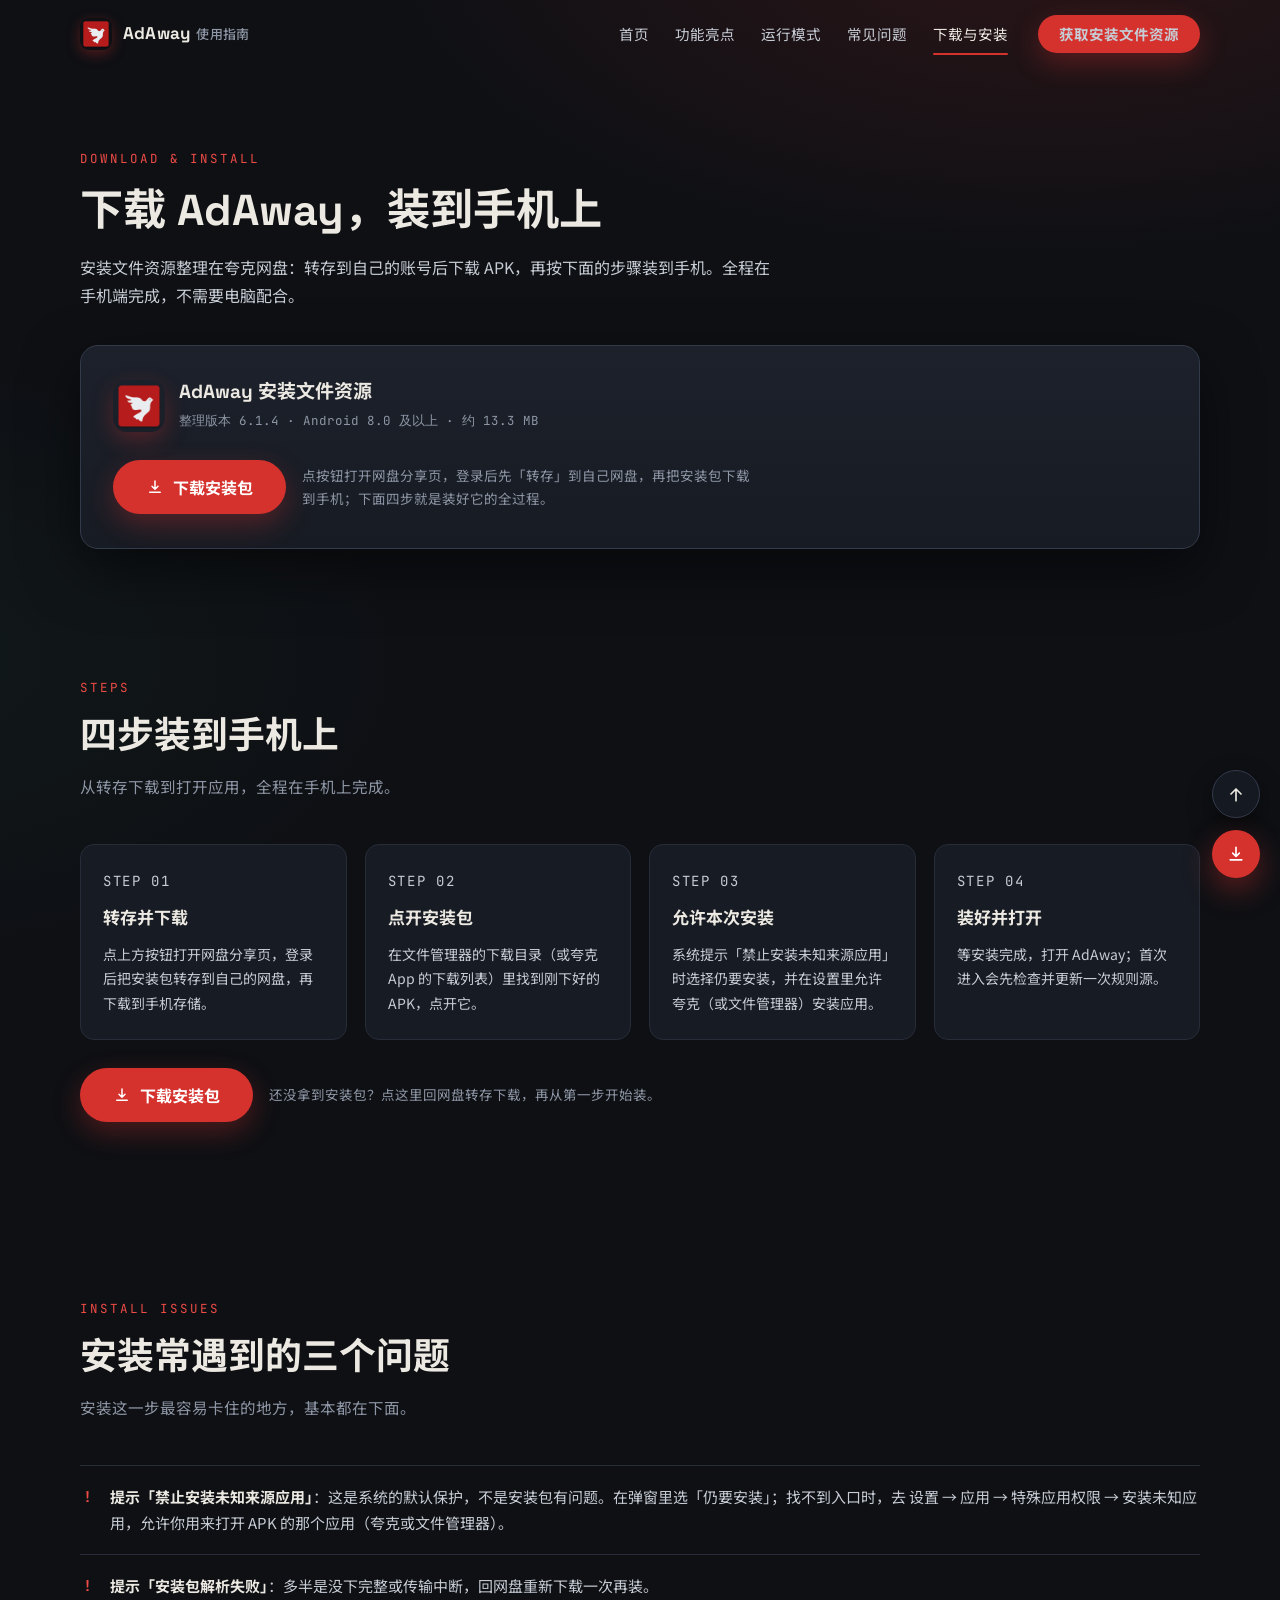
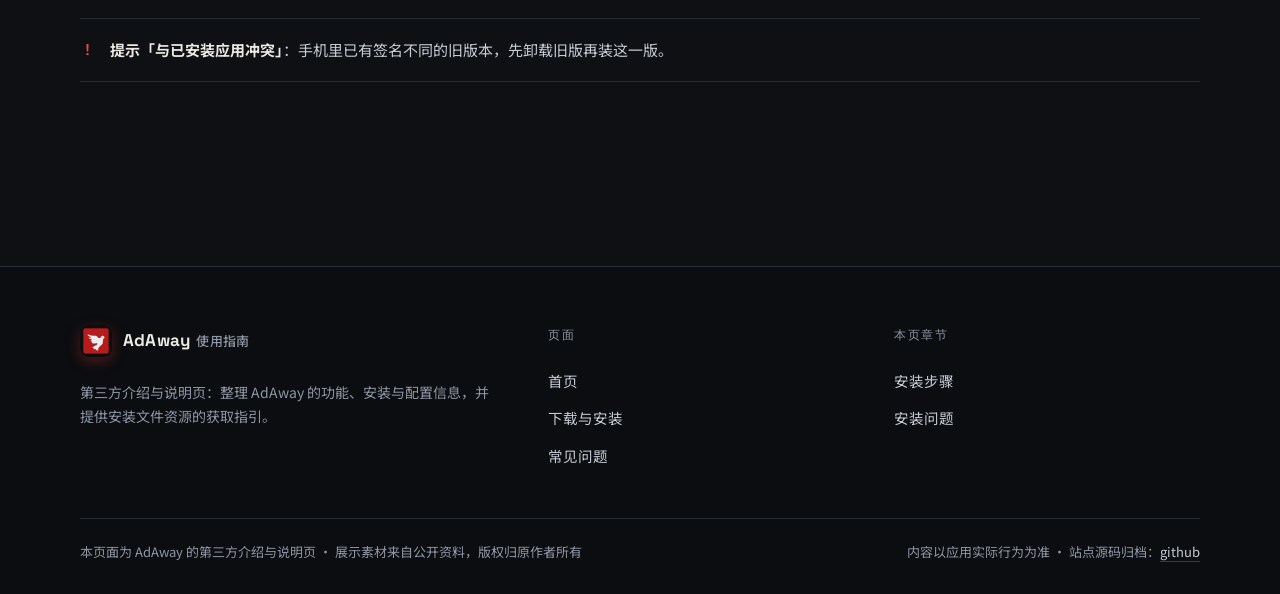
==== commit a7c50b3b: "update" ====
--- a/download.html
+++ b/download.html
@@ -3,8 +3,8 @@
 <head>
   <meta charset="UTF-8">
   <meta name="viewport" content="width=device-width, initial-scale=1.0">
-  <title>AdAway 安装文件资源与安装教程（整理版本 6.1.4）</title>
-  <meta name="description" content="AdAway 6.1.4 安装文件资源获取与安装教程：版本与校验值对照表、未知来源安装步骤、装好后选择 hosts / 本地 VPN 运行模式，附漏拦与失效的排查清单。">
+  <title>AdAway 下载与安装：从网盘拿到 APK，装到手机一步步走</title>
+  <meta name="description" content="AdAway 下载与安装教程：在夸克网盘转存安装包并下载到手机，按步骤允许未知来源、完成安装并打开；附安装被系统拦住等常见问题的处理办法。">
   <meta name="theme-color" content="#0e1014">
   <link rel="icon" type="image/png" href="assets/img/adaway-logo.png">
   <link rel="preconnect" href="https://fonts.googleapis.com">
@@ -34,36 +34,28 @@
     </div>
   </header>
 
-  <!-- ======================== 页头 ======================== -->
+  <!-- ======================== 页头：下载入口 ======================== -->
   <section class="page-head">
     <div class="container">
       <p class="kicker">Download &amp; Install</p>
-      <h1>安装文件资源与安装教程</h1>
-      <p class="lead">整理版本 6.1.4（Android 8.0 及以上）。下面的对照表用于安装前核对版本与校验值；按钮里的资源整理在夸克网盘，转存后把 APK 传到手机安装即可。</p>
+      <h1>下载 AdAway，装到手机上</h1>
+      <p class="lead">安装文件资源整理在夸克网盘：转存到自己的账号后下载 APK，再按下面的步骤装到手机。全程在手机端完成，不需要电脑配合。</p>
 
-      <!-- 资源卡 -->
+      <!-- 下载入口卡 -->
       <div class="dl-card" data-reveal>
         <div class="dl-card-head">
           <img src="assets/img/adaway-logo.png" alt="AdAway 图标">
           <div>
             <strong>AdAway 安装文件资源</strong>
-            <span>整理版本 6.1.4 · 夸克网盘</span>
+            <span>整理版本 6.1.4 · Android 8.0 及以上 · 约 13.3 MB</span>
           </div>
         </div>
-        <dl class="dl-grid">
-          <div class="dl-row"><dt>应用名称</dt><dd>AdAway</dd></div>
-          <div class="dl-row"><dt>整理版本</dt><dd>6.1.4</dd></div>
-          <div class="dl-row"><dt>包名</dt><dd>org.adaway</dd></div>
-          <div class="dl-row"><dt>安装包体积</dt><dd>13.31M</dd></div>
-          <div class="dl-row"><dt>系统要求</dt><dd>Android 8.0 及以上</dd></div>
-          <div class="dl-row"><dt>MD5</dt><dd>A75F8757A5A333323C38FFF317AB272F</dd></div>
-        </dl>
         <div class="dl-actions">
           <a class="btn btn-primary btn-lg" href="#" data-link="download">
             <svg viewBox="0 0 24 24" fill="none" stroke="currentColor" stroke-width="2" stroke-linecap="round" stroke-linejoin="round" aria-hidden="true"><path d="M12 4v11m0 0l-4-4m4 4l4-4M5 19h14"/></svg>
-            获取安装文件资源
+            下载安装包
           </a>
-          <p class="dl-hint">转存到自己的网盘后下载 APK，再把文件传到手机存储任意位置；安装前建议对照上表的版本与 MD5 核对一遍。更老的设备请留意 4.x 分支（Android 4.1 及以上）的版本说明。</p>
+          <p class="dl-hint">点按钮打开网盘分享页，登录后先「转存」到自己网盘，再把安装包下载到手机；下面四步就是装好它的全过程。</p>
         </div>
       </div>
     </div>
@@ -74,98 +66,54 @@
     <div class="container">
       <div class="section-head" data-reveal>
         <p class="kicker">Steps</p>
-        <h2 class="section-title">四步装好</h2>
-        <p class="section-sub">从下载到开始拦截，全程在手机上完成，不需要电脑配合。</p>
+        <h2 class="section-title">四步装到手机上</h2>
+        <p class="section-sub">从转存下载到打开应用，全程在手机上完成。</p>
       </div>
       <div class="steps">
         <div class="step" data-reveal>
           <p class="step-num">STEP 01</p>
-          <h3>获取 APK</h3>
-          <p>用上方按钮转存安装文件资源，下载 13.31M 的安装包，传到手机存储里。</p>
+          <h3>转存并下载</h3>
+          <p>点上方按钮打开网盘分享页，登录后把安装包转存到自己的网盘，再下载到手机存储。</p>
         </div>
         <div class="step" data-reveal>
           <p class="step-num">STEP 02</p>
-          <h3>允许本次安装</h3>
-          <p>点开 APK，按系统弹窗指引允许「来自此来源的应用」；不同厂商的入口名称略有差异。</p>
+          <h3>点开安装包</h3>
+          <p>在文件管理器的下载目录（或夸克 App 的下载列表）里找到刚下好的 APK，点开它。</p>
         </div>
         <div class="step" data-reveal>
           <p class="step-num">STEP 03</p>
-          <h3>完成安装</h3>
-          <p>等安装完成并打开应用；首次进入会先检查并更新规则源。</p>
+          <h3>允许本次安装</h3>
+          <p>系统提示「禁止安装未知来源应用」时选择仍要安装，并在设置里允许夸克（或文件管理器）安装应用。</p>
         </div>
         <div class="step" data-reveal>
           <p class="step-num">STEP 04</p>
-          <h3>选择运行模式</h3>
-          <p>有 root 授予权限走 hosts 模式；没有 root 按提示启用本地 VPN 模式，确认「VPN 连接请求」后开始拦截。</p>
+          <h3>装好并打开</h3>
+          <p>等安装完成，打开 AdAway；首次进入会先检查并更新一次规则源。</p>
         </div>
+      </div>
+      <div class="dl-actions" data-reveal>
+        <a class="btn btn-primary btn-lg" href="#" data-link="download">
+          <svg viewBox="0 0 24 24" fill="none" stroke="currentColor" stroke-width="2" stroke-linecap="round" stroke-linejoin="round" aria-hidden="true"><path d="M12 4v11m0 0l-4-4m4 4l4-4M5 19h14"/></svg>
+          下载安装包
+        </a>
+        <p class="dl-hint">还没拿到安装包？点这里回网盘转存下载，再从第一步开始装。</p>
       </div>
     </div>
   </section>
 
-  <!-- ======================== 运行模式 ======================== -->
-  <section class="section" id="modes">
-    <div class="container">
-      <div class="section-head" data-reveal>
-        <p class="kicker">Modes</p>
-        <h2 class="section-title">装好后：两种模式怎么选</h2>
-        <p class="section-sub">两条路径共用同一份规则列表；选错也没关系，随时可以切换。</p>
-      </div>
-      <div class="mode-cards">
-        <div class="mode-card" data-reveal>
-          <h3><span class="tag">HOSTS</span>根权限模式</h3>
-          <ul>
-            <li>需要 root 权限，或用 Magisk Systemless Hosts 模块</li>
-            <li>规则写入系统 hosts 表，由系统解析层直接拦截</li>
-            <li>系统级生效，不占用 VPN 通道</li>
-            <li>用 Magisk 模块可避免改动系统分区</li>
-          </ul>
-        </div>
-        <div class="mode-card" data-reveal>
-          <h3><span class="tag">VPN</span>本地 VPN 模式</h3>
-          <ul>
-            <li>无需 root，非 root 设备的默认选择</li>
-            <li>建立一条仅在本机生效的 VPN，拦下广告出站连接</li>
-            <li>会占用系统唯一的 VPN 通道</li>
-            <li>系统要求常驻通知；省电策略可能中断服务</li>
-          </ul>
-        </div>
-      </div>
-      <p class="mode-note">切换模式或调整清单后，回主界面重新执行一次「应用」；规则来源与更新节奏见<a href="index.html#faq">首页常见问题</a>。</p>
-    </div>
-  </section>
-
-  <!-- ======================== 排查清单 ======================== -->
+  <!-- ======================== 常见安装问题 ======================== -->
   <section class="section" id="pitfalls">
     <div class="container">
       <div class="section-head" data-reveal>
-        <p class="kicker">Checklist</p>
-        <h2 class="section-title">装好后先过一遍这几条</h2>
-        <p class="section-sub">拦截失效或漏拦，大多能在这四条里找到原因。</p>
+        <p class="kicker">Install Issues</p>
+        <h2 class="section-title">安装常遇到的三个问题</h2>
+        <p class="section-sub">安装这一步最容易卡住的地方，基本都在下面。</p>
       </div>
       <ul class="pitfall-list" data-reveal>
-        <li><b>拦截突然失效</b>：多半是省电策略掐断了本地 VPN 服务——把 AdAway 加入电池与后台保护名单，必要时在最近任务里给它上锁。</li>
-        <li><b>移动流量下漏拦</b>：检查当前接入点（APN）是否配置了代理：设置 → 移动网络 → 接入点名称，把代理字段清空再试。</li>
-        <li><b>和「私人 DNS」打架</b>：系统开着私人 DNS（Private DNS）时，解析会被系统接管，先把它设为关闭再测拦截效果。</li>
-        <li><b>其他 VPN 用不了</b>：本地 VPN 模式占用系统唯一的 VPN 通道；要同时用其他 VPN 或加速器时，先停用拦截，或改用 hosts 模式（需 root）。</li>
+        <li><b>提示「禁止安装未知来源应用」</b>：这是系统的默认保护，不是安装包有问题。在弹窗里选「仍要安装」；找不到入口时，去 设置 → 应用 → 特殊应用权限 → 安装未知应用，允许你用来打开 APK 的那个应用（夸克或文件管理器）。</li>
+        <li><b>提示「安装包解析失败」</b>：多半是没下完整或传输中断，回网盘重新下载一次再装。</li>
+        <li><b>提示「与已安装应用冲突」</b>：手机里已有签名不同的旧版本，先卸载旧版再装这一版。</li>
       </ul>
-      <p class="flow-foot">广告没拦住、误拦截某应用、YouTube 类广告拦不干净——这些场景的处理思路整理在<a href="index.html#faq">首页常见问题</a>。</p>
-    </div>
-  </section>
-
-  <!-- ======================== 底部 CTA ======================== -->
-  <section class="section" id="get">
-    <div class="container">
-      <div class="cta-band" data-reveal>
-        <h2>获取 AdAway 安装文件资源</h2>
-        <p>整理版本 6.1.4 · Android 8.0 及以上 · 包名 org.adaway；转存后安装，装好选择运行模式即可开始拦截。</p>
-        <div class="cta-actions">
-          <a class="btn btn-primary btn-lg" href="#" data-link="download">
-            <svg viewBox="0 0 24 24" fill="none" stroke="currentColor" stroke-width="2" stroke-linecap="round" stroke-linejoin="round" aria-hidden="true"><path d="M12 4v11m0 0l-4-4m4 4l4-4M5 19h14"/></svg>
-            获取安装文件资源
-          </a>
-          <a class="btn btn-ghost btn-lg" href="index.html">返回首页</a>
-        </div>
-      </div>
     </div>
   </section>
 
@@ -192,8 +140,7 @@
           <h4>本页章节</h4>
           <div class="footer-links">
             <a href="download.html#steps">安装步骤</a>
-            <a href="download.html#modes">运行模式</a>
-            <a href="download.html#pitfalls">排查清单</a>
+            <a href="download.html#pitfalls">安装问题</a>
           </div>
         </div>
       </div>
